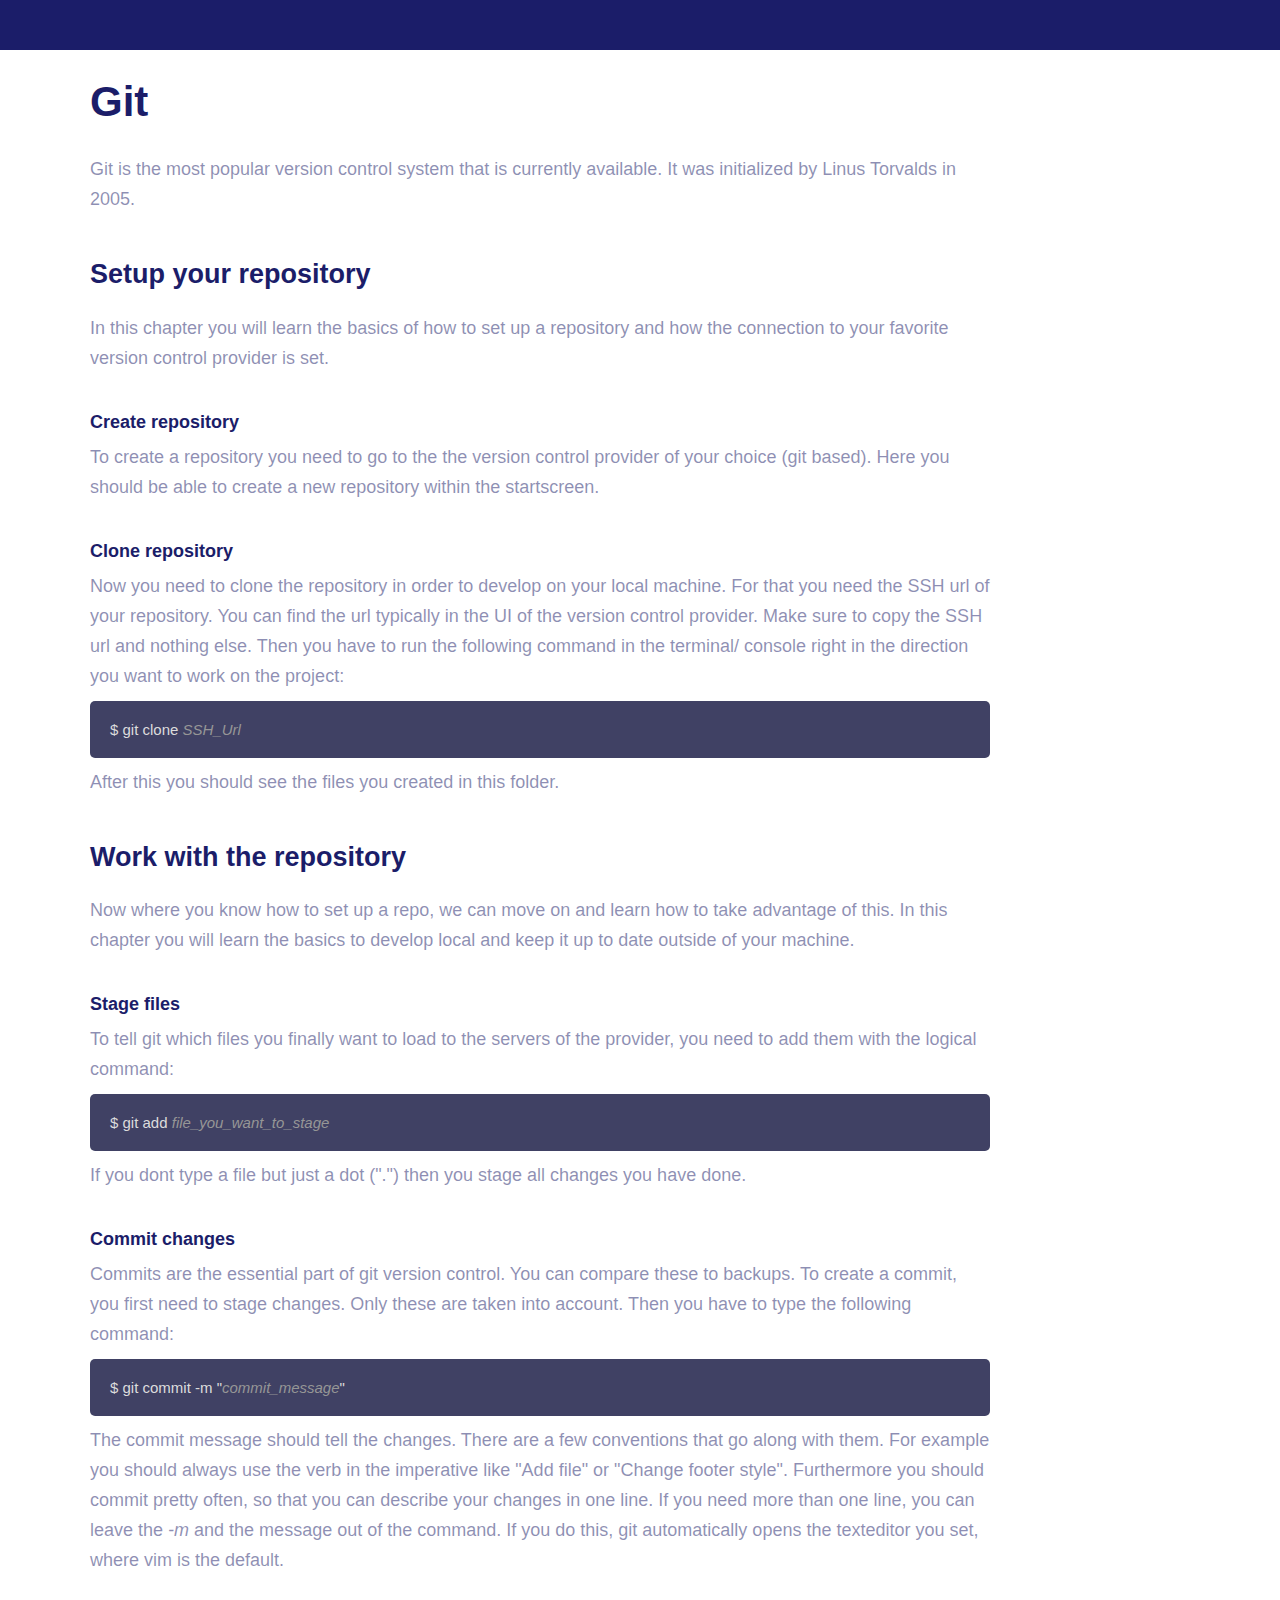
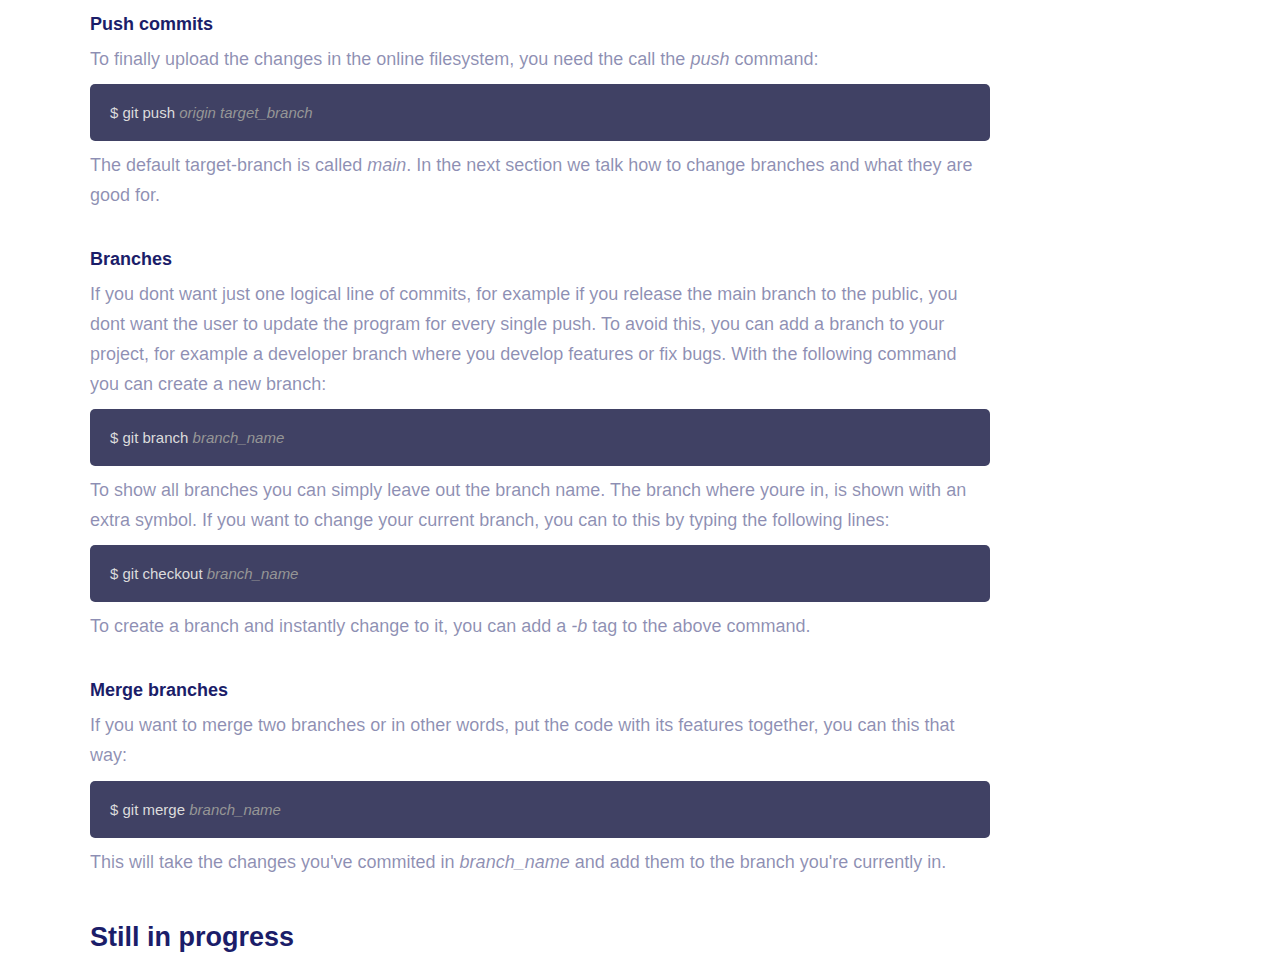
==== index.html @ 77a2a198 "Remove chapter circles" ====
<!DOCTYPE html>
<html lang="en">
<head>
    <meta charset="UTF-8">
    <meta http-equiv="X-UA-Compatible" content="IE=edge">
    <meta name="viewport" content="width=device-width, initial-scale=1.0">
    <title>Cheat Sheet</title>
    <link rel="stylesheet" href="style.css">
</head>
<script src="script.js"></script>
<body>

    <div id="gridContainer">
        <div id="menubarContainer"></div>
        <div id="contentContainer">
            <h1>Git</h1>
            <p>
                Git is the most popular version control system that is currently available.
                It was initialized by Linus Torvalds in 2005.
            </p>
            <h2>Setup your repository</h2>
            <p>
                In this chapter you will learn the basics of how to set up a repository
                and how the connection to your favorite version control provider is set.
            </p>
            <h3>Create repository</h3>
            <p>
                To create a repository you need to go to the
                the version control provider of your choice (git based).
                Here you should be able to create a new repository within
                the startscreen.
            </p>
            <h3>Clone repository</h3>
            <p>
                Now you need to clone the repository in order to develop on
                your local machine. For that you need the SSH url of your repository.
                You can find the url typically in the UI of the version control
                provider. Make sure to copy the SSH url and nothing else. Then you have
                to run the following command in the terminal/ console right in the direction
                you want to work on the project:
            </p>
            <div class="terminalCode">$ git clone <i>SSH_Url</i></div>
            <p>
                After this you should see the files you created in this folder.
            </p>
            <h2>Work with the repository</h2>
            <p>
                Now where you know how to set up a repo, we can move on and learn how to
                take advantage of this. In this chapter you will learn the basics to
                develop local and keep it up to date outside of your machine.
            </p>
            <h3>Stage files</h3>
            <p>
                To tell git which files you finally want to load to the servers of the provider,
                you need to add them with the logical command:
            </p>
            <div class="terminalCode">$ git add <i>file_you_want_to_stage</i></div>
            <p>
                If you dont type a file but just a dot (".") then you stage all changes
                you have done.
            </p>
            <h3>Commit changes</h3>
            <p>
                Commits are the essential part of git version control. You can compare
                these to backups. To create a commit, you first need to stage changes. Only
                these are taken into account. Then you have to type the following command:
            </p>
            <div class="terminalCode">$ git commit -m "<i>commit_message</i>"</div>
            <p>
                The commit message should tell the changes. There are a few conventions that go along
                with them. For example you should always use the verb in the imperative like "Add file"
                or "Change footer style". Furthermore you should commit pretty often, so that you
                can describe your changes in one line. If you need more than one line, you can leave
                the <i>-m</i> and the message out of the command. If you do this, git automatically
                opens the texteditor you set, where vim is the default.
            </p>
            <h3>Push commits</h3>
            <p>
                To finally upload the changes in the online filesystem, you need the call the <i>push</i>
                command:
            </p>
            <div class="terminalCode">$ git push <i>origin target_branch</i></div>
            <p>
                The default target-branch is called <i>main</i>. In the next section we talk how to
                change branches and what they are good for.
            </p>
            <h3>Branches</h3>
            <p>
                If you dont want just one logical line of commits, for example if you release the
                main branch to the public, you dont want the user to update the program for every single
                push. To avoid this, you can add a branch to your project, for example a developer
                branch where you develop features or fix bugs. With the following command
                you can create a new branch:
            </p>
            <div class="terminalCode">$ git branch <i>branch_name</i></div>
            <p>
                To show all branches you can simply leave out the branch name.
                The branch where youre in, is shown with an extra symbol.
                If you want to change your current branch, you can to this by
                typing the following lines:
            </p>
            <div class="terminalCode">$ git checkout <i>branch_name</i></div>
            <p>
                To create a branch and instantly change to it, you can add
                a <i>-b</i> tag to the above command.
            </p>
            <h3>Merge branches</h3>
            <p>
                If you want to merge two branches or in other words, put the code with its
                features together, you can this that way:
            </p>
            <div class="terminalCode">$ git merge <i>branch_name</i></div>
            <p>
                This will take the changes you've commited in <i>branch_name</i> and
                add them to the branch you're currently in.
            </p>
            <h2>Still in progress</h2>
        </div>
        <div id="chapterContainer">
           
        </div>
    </div>
    



</body>
</html>
---- style.css ----
*{ 
    font-family: "Trebuchet MS", Verdana, Arial, sans-serif;
    font-size: 30px;
}
body {
    margin: 0;
}

.terminalCode {
    background-color: rgba(16, 17, 61, .8);
    padding: 20px;
    border-radius: 5px;
    color: rgba(220, 220, 220, 1);
    font-size: .5rem;
    margin-top: -0.53em;
    margin-bottom: -0.3rem;
}

.terminalCode > i {
    color: rgba(150, 150, 150, 1);
    font-size: .5rem;
}

p {
   font-size: .6rem;
   line-height: 1rem;
   color: rgba(27, 29, 105, .5);
   font-weight: 500;
}

h3 {
    color: rgb(27, 29, 105);
    font-size: 0.6rem;
    font-weight: 900;
    margin-bottom: -.3rem;
    margin-top: 1.3rem;
}
h2 {
    color: rgb(27, 29, 105);
    font-size: .9rem;
    margin-top: 1.5rem;
}
h1 {
    color: rgb(27, 29, 105);
    font-size: 1.4rem;
}

i {
    font-size: .6rem;
}
#contentContainer {
    width: 95%;
    padding-right: 5%;
    height: 100%;
    max-width: calc(50 * .6rem);
    margin: auto;
    margin-left: 0;
    grid-area: content;
}

#gridContainer {
    display: grid;
    grid-template-columns: 90px 1fr;
    grid-template-rows: 50px 1fr;
    grid-template-areas: 
        "menubar menubar"
        "chapter content"
    ;
}
#chapterContainer {
    grid-area: chapter;
    background-color: white;
    display: flex;
    flex-wrap: wrap;
    height: fit-content;
    gap: 40px;
    width: 70%;
    margin: auto;
    margin-top: 30px;
}
#menubarContainer {
    grid-area: menubar;
    background-color: rgb(27, 29, 105);
    position: sticky;
    top: 0;
}
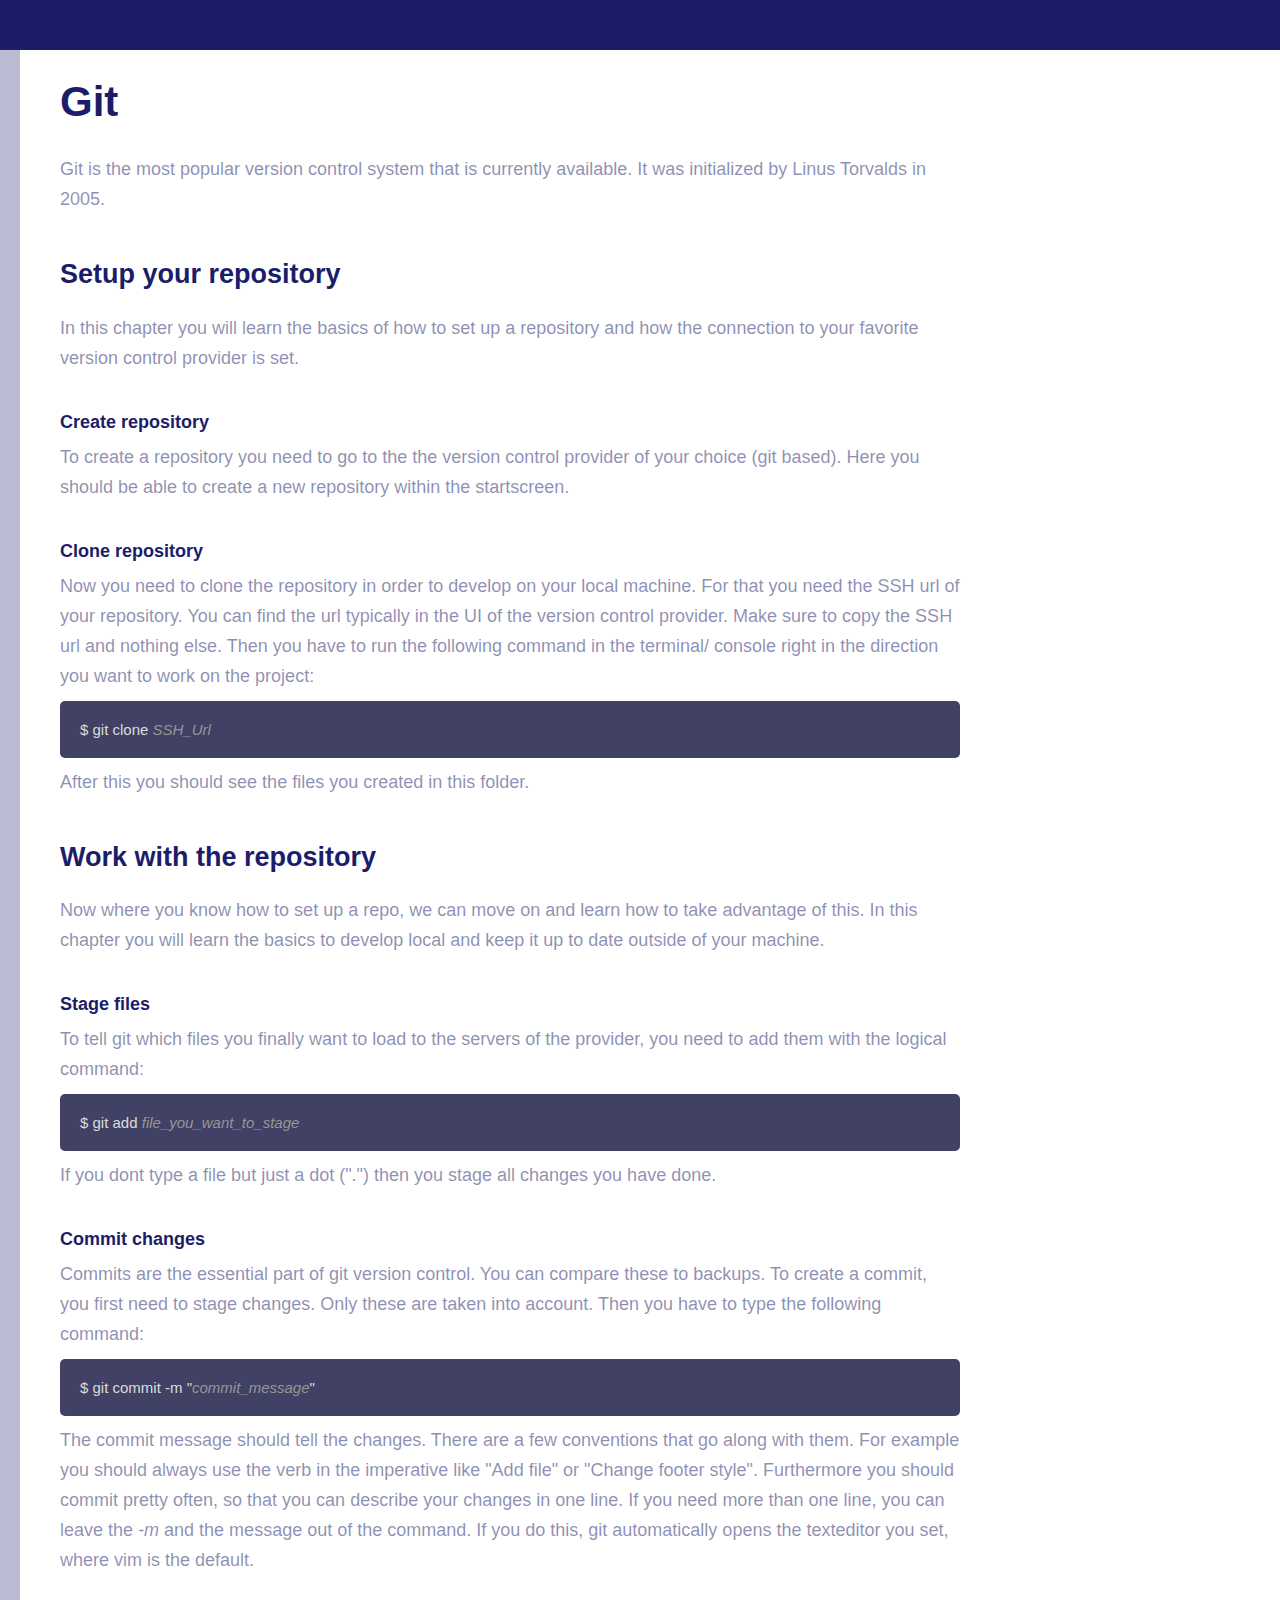
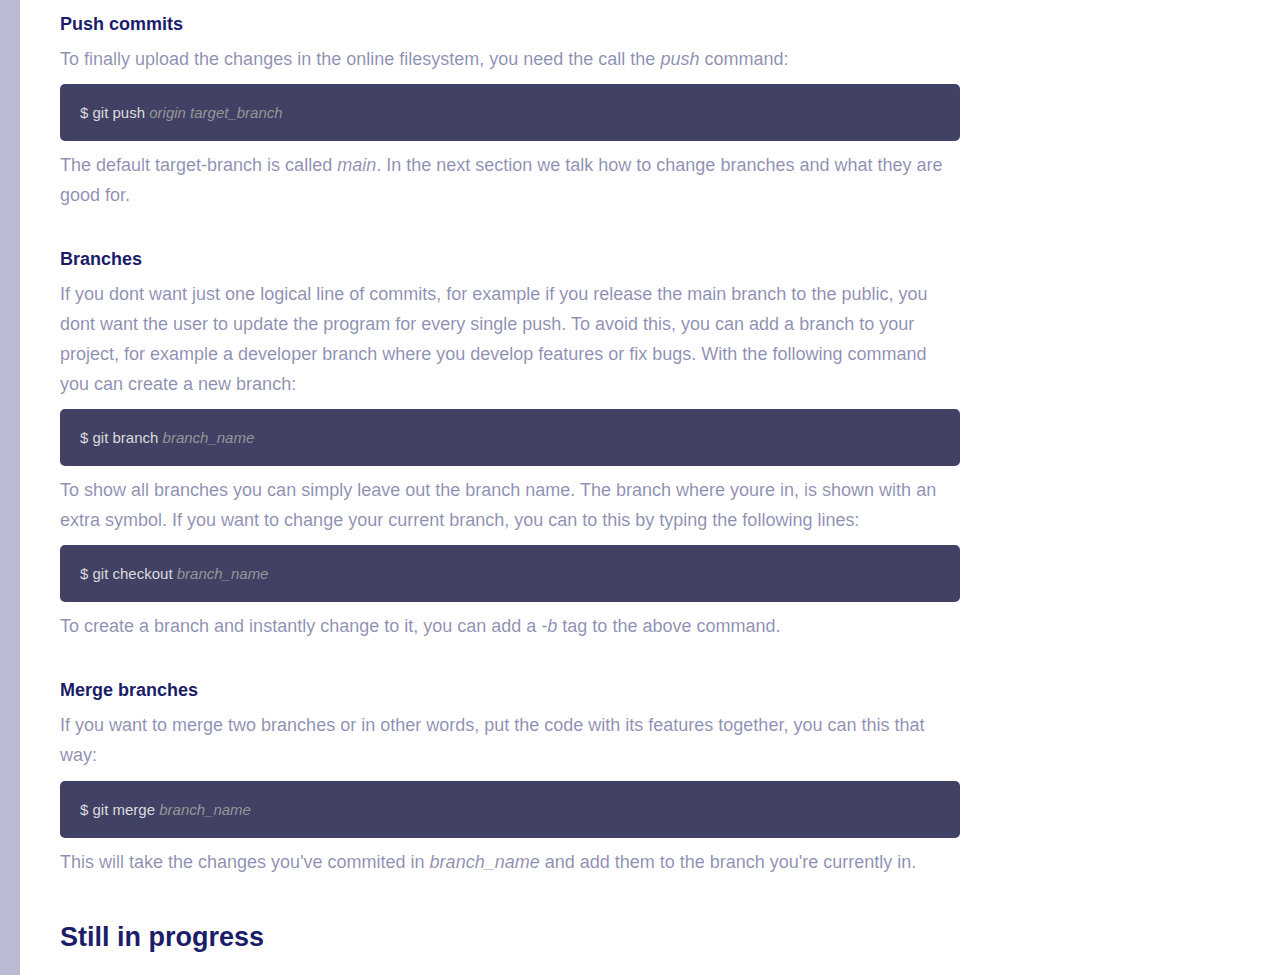
==== commit d1b1ea91: "Add chapter opening and closing" ====
--- a/index.html
+++ b/index.html
@@ -8,7 +8,7 @@
     <link rel="stylesheet" href="style.css">
 </head>
 <script src="script.js"></script>
-<body>
+<body onload="startFunction()">
 
     <div id="gridContainer">
         <div id="menubarContainer"></div>
@@ -117,7 +117,9 @@
             <h2>Still in progress</h2>
         </div>
         <div id="chapterContainer">
-           
+            <div id="chapterContent">
+
+            </div>
         </div>
     </div>
     
--- a/style.css
+++ b/style.css
@@ -60,7 +60,7 @@
 
 #gridContainer {
     display: grid;
-    grid-template-columns: 90px 1fr;
+    grid-template-columns: 60px 1fr;
     grid-template-rows: 50px 1fr;
     grid-template-areas: 
         "menubar menubar"
@@ -69,14 +69,13 @@
 }
 #chapterContainer {
     grid-area: chapter;
-    background-color: white;
-    display: flex;
-    flex-wrap: wrap;
-    height: fit-content;
-    gap: 40px;
-    width: 70%;
-    margin: auto;
-    margin-top: 30px;
+    height: 100%;
+    width: 0px;
+    padding-right: 20px;
+    background-color: rgba(27, 29, 105, 0.3);
+    transition: width .2s;
+    z-index: 1;
+    position: relative;
 }
 #menubarContainer {
     grid-area: menubar;
@@ -84,3 +83,8 @@
     position: sticky;
     top: 0;
 }
+
+#chapterContent {
+    overflow: hidden;
+    margin-left: 20px;
+}
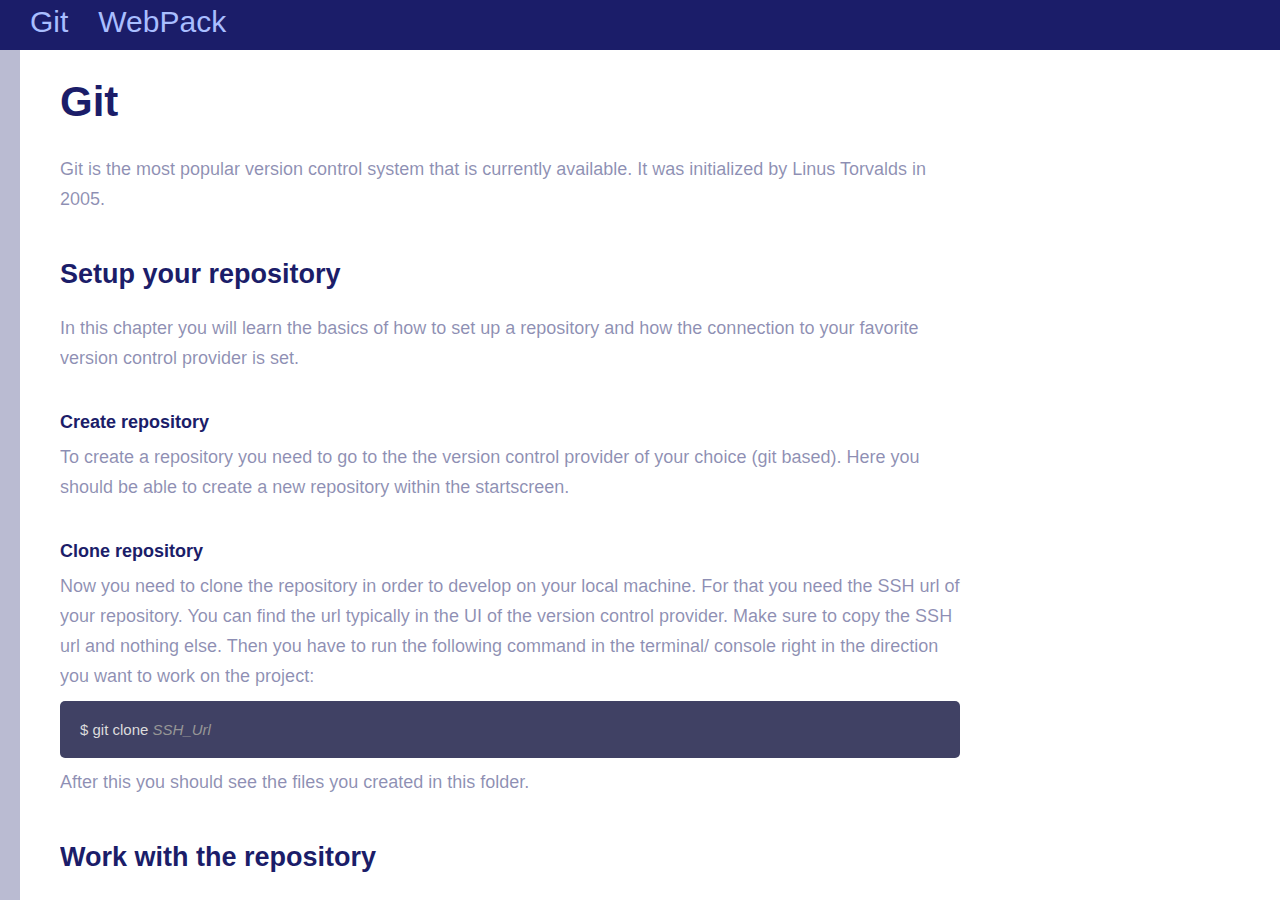
==== commit 30d7a7b1: "Add menubar categories" ====
--- a/index.html
+++ b/index.html
@@ -11,7 +11,12 @@
 <body onload="startFunction()">
 
     <div id="gridContainer">
-        <div id="menubarContainer"></div>
+        <div id="menubarContainer">
+            <div id="menuContentContainer">
+                <div class="menubarItem">Git</div>
+                <div class="menubarItem">WebPack</div>
+            </div>
+        </div>
         <div id="contentContainer">
             <h1>Git</h1>
             <p>
@@ -118,13 +123,9 @@
         </div>
         <div id="chapterContainer">
             <div id="chapterContent">
-
             </div>
         </div>
     </div>
-    
-
-
 
 </body>
-</html>+</html>
--- a/style.css
+++ b/style.css
@@ -56,6 +56,8 @@
     margin: auto;
     margin-left: 0;
     grid-area: content;
+    height: 100%;
+    overflow: scroll;
 }
 
 #gridContainer {
@@ -66,6 +68,7 @@
         "menubar menubar"
         "chapter content"
     ;
+    height: 100vh;
 }
 #chapterContainer {
     grid-area: chapter;
@@ -73,18 +76,37 @@
     width: 0px;
     padding-right: 20px;
     background-color: rgba(27, 29, 105, 0.3);
-    transition: width .2s;
+    transition: width .4s;
     z-index: 1;
     position: relative;
+    overflow: hidden;
+    backdrop-filter: blur(20px);
+    -webkit-backdrop-filter: blur(20px);
+    max-width: max-content;
+    overflow: scroll;
 }
 #menubarContainer {
     grid-area: menubar;
     background-color: rgb(27, 29, 105);
     position: sticky;
     top: 0;
+    z-index: 2;
 }
 
 #chapterContent {
     overflow: hidden;
     margin-left: 20px;
+    padding-right: 20px;
+    width: max-content;
 }
+
+#menuContentContainer {
+    display: flex;
+    gap: 30px;
+    margin-left: 30px;
+}
+
+.menubarItem {
+    color: rgba(169, 190, 255, 1);
+    margin-top: 5px;
+}
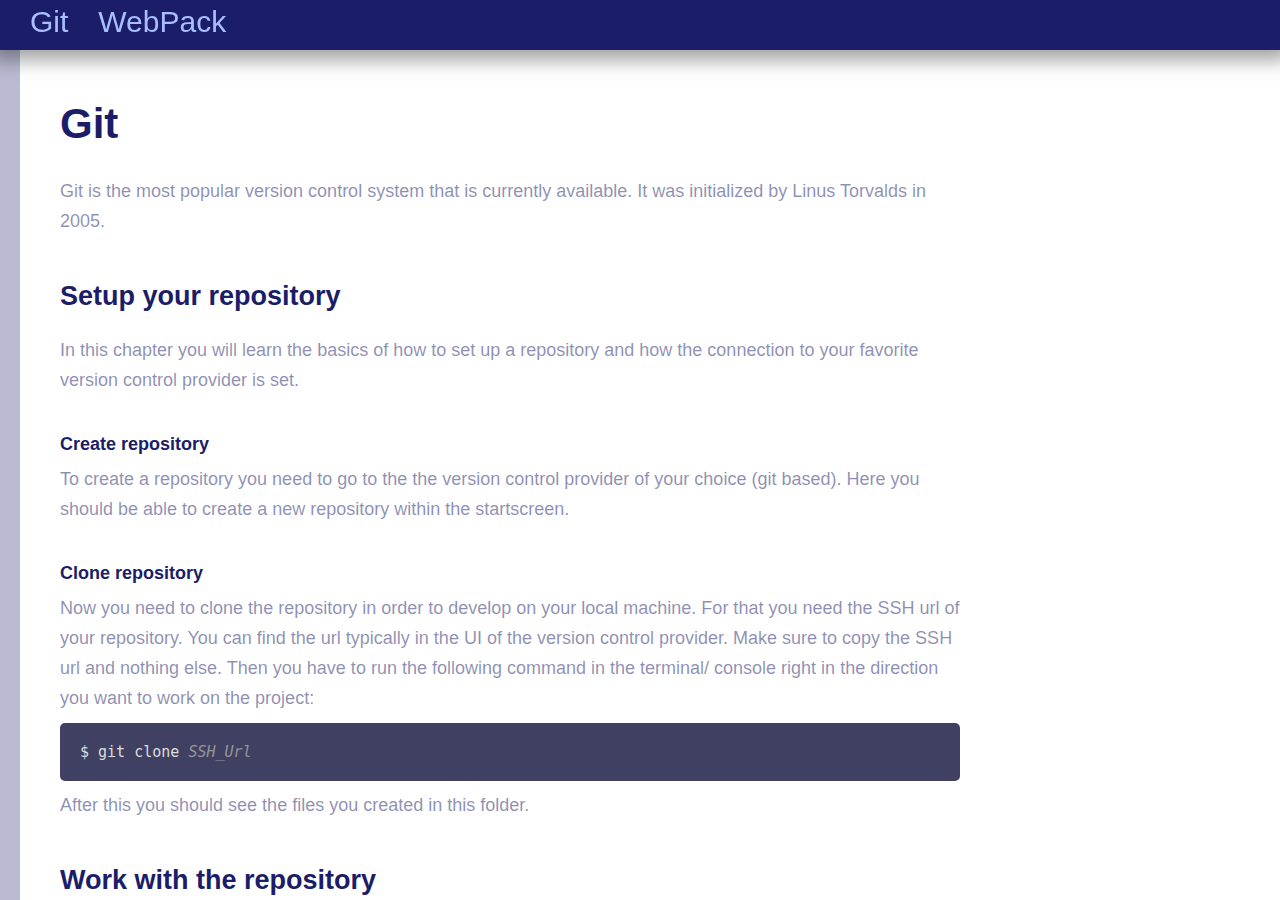
==== commit 72546122: "Add chapter bundle in wepack" ====
--- a/index.html
+++ b/index.html
@@ -13,8 +13,12 @@
     <div id="gridContainer">
         <div id="menubarContainer">
             <div id="menuContentContainer">
-                <div class="menubarItem">Git</div>
-                <div class="menubarItem">WebPack</div>
+                <a href="#">
+                    <div class="menubarItem">Git</div>
+                </a>
+                <a href="webpack.html">
+                    <div class="menubarItem">WebPack</div>
+                </a>
             </div>
         </div>
         <div id="contentContainer">
@@ -119,7 +123,6 @@
                 This will take the changes you've commited in <i>branch_name</i> and
                 add them to the branch you're currently in.
             </p>
-            <h2>Still in progress</h2>
         </div>
         <div id="chapterContainer">
             <div id="chapterContent">
--- a/style.css
+++ b/style.css
@@ -6,18 +6,26 @@
     margin: 0;
 }
 
-.terminalCode {
-    background-color: rgba(16, 17, 61, .8);
+.terminalCode, .terminalCodeWithoutCopy, .terminalCodeJs, .terminalCodeHTML {
+    background-color: rgba(64, 65, 98, 1);
     padding: 20px;
     border-radius: 5px;
     color: rgba(220, 220, 220, 1);
     font-size: .5rem;
     margin-top: -0.53em;
     margin-bottom: -0.3rem;
+    font-family: monospace;
+    overflow: auto;
+    white-space: nowrap;   
 }
 
-.terminalCode > i {
+.terminalCodeWithoutCopy, .terminalCodeJs, .terminalCodeHTML {
+    line-height: .8rem;
+}
+
+.terminalCode > i, terminalCodeWithoutCopy > i {
     color: rgba(150, 150, 150, 1);
+    font-family: monospace;
     font-size: .5rem;
 }
 
@@ -43,6 +51,7 @@
 h1 {
     color: rgb(27, 29, 105);
     font-size: 1.4rem;
+    margin-top: 50px;
 }
 
 i {
@@ -91,6 +100,8 @@
     position: sticky;
     top: 0;
     z-index: 2;
+    -webkit-box-shadow: 0px 0px 18px 10px rgba(0,0,0,0.37); 
+    box-shadow: 0px 0px 18px 10px rgba(0,0,0,0.37);
 }
 
 #chapterContent {
@@ -98,6 +109,8 @@
     margin-left: 20px;
     padding-right: 20px;
     width: max-content;
+    height: 100%;
+    overflow: scroll;
 }
 
 #menuContentContainer {
@@ -110,3 +123,28 @@
     color: rgba(169, 190, 255, 1);
     margin-top: 5px;
 }
+
+a {
+    text-decoration: none;
+}
+
+#copyMessage {
+    background-color: rgb(27, 29, 105);
+    position: fixed;
+    text-align: center;
+    width: 100%;
+    font-size: 1.2rem;
+    color: white;
+    z-index: 1;
+    bottom: 0;
+    transition: opacity .0s;
+    -webkit-box-shadow: 0px 0px 18px 10px rgba(0,0,0,0.37); 
+    box-shadow: 0px 0px 18px 10px rgba(0,0,0,0.37);
+
+}
+
+code {
+    font-size: .6rem;
+    display: inline-block;
+    color: rgba(27, 29, 105, 1);
+}
